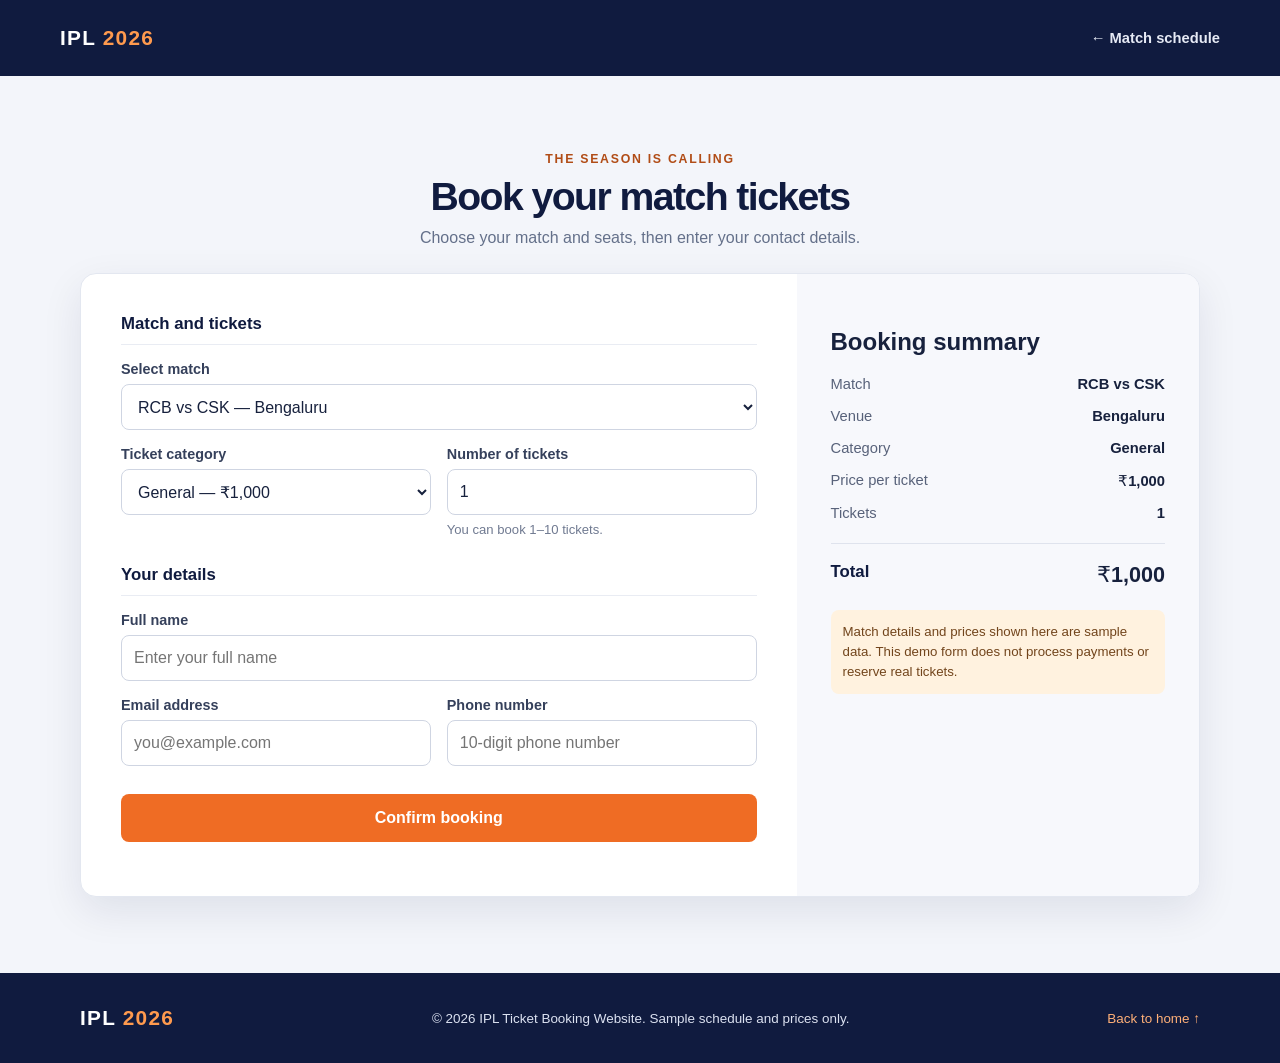
==== booking.html @ 4fa0fb15 "Build polished IPL ticket booking site Co-authored-by: Copilot <223556219+Copilot@users.noreply.gith" ====
<!DOCTYPE html>
<html lang="en">
<head>
    <meta charset="UTF-8">
    <meta name="viewport" content="width=device-width, initial-scale=1.0">
    <meta name="theme-color" content="#101b3f">
    <meta name="description" content="Choose your IPL 2026 match tickets and review your sample booking.">
    <title>Book Tickets | IPL 2026</title>
    <link rel="stylesheet" href="CSS/Style.css">
</head>
<body>
    <header class="site-header">
        <a class="brand" href="index.html">IPL <span>2026</span></a>
        <a class="back-link" href="index.html#matches">← Match schedule</a>
    </header>

    <main class="content-section">
        <section class="intro" aria-labelledby="page-title">
            <p class="eyebrow">The season is calling</p>
            <h1 class="intro-title" id="page-title">Book your match tickets</h1>
            <p>Choose your match and seats, then enter your contact details.</p>
        </section>

        <div class="booking-card">
            <form id="booking-form">
                <fieldset>
                    <legend>Match and tickets</legend>
                    <div class="fields">
                        <div class="field field-full">
                            <label for="match">Select match</label>
                            <select id="match" name="match" required>
                                <option value="rcb-csk" data-teams="RCB vs CSK" data-venue="Bengaluru">RCB vs CSK — Bengaluru</option>
                                <option value="mi-kkr" data-teams="MI vs KKR" data-venue="Mumbai">MI vs KKR — Mumbai</option>
                            </select>
                        </div>
                        <div class="field">
                            <label for="stand">Ticket category</label>
                            <select id="stand" name="stand" required>
                                <option value="general" data-price="1000">General — ₹1,000</option>
                                <option value="premium" data-price="2500">Premium — ₹2,500</option>
                                <option value="vip" data-price="5000">VIP — ₹5,000</option>
                            </select>
                        </div>
                        <div class="field">
                            <label for="quantity">Number of tickets</label>
                            <input id="quantity" name="quantity" type="number" min="1" max="10" value="1" required>
                            <p class="hint">You can book 1–10 tickets.</p>
                        </div>
                    </div>
                </fieldset>

                <fieldset>
                    <legend>Your details</legend>
                    <div class="fields">
                        <div class="field field-full">
                            <label for="name">Full name</label>
                            <input id="name" name="name" type="text" autocomplete="name" placeholder="Enter your full name" required>
                        </div>
                        <div class="field">
                            <label for="email">Email address</label>
                            <input id="email" name="email" type="email" autocomplete="email" placeholder="you@example.com" required>
                        </div>
                        <div class="field">
                            <label for="phone">Phone number</label>
                            <input id="phone" name="phone" type="tel" autocomplete="tel" placeholder="10-digit phone number" pattern="[0-9+\-\s()]{8,15}" required>
                        </div>
                    </div>
                </fieldset>

                <button class="submit-button" type="submit">Confirm booking</button>
                <p class="form-message" id="form-message" role="status" aria-live="polite"></p>
            </form>

            <aside class="summary" aria-labelledby="summary-title">
                <h2 id="summary-title">Booking summary</h2>
                <p class="summary-row"><span>Match</span><strong id="summary-match">RCB vs CSK</strong></p>
                <p class="summary-row"><span>Venue</span><strong id="summary-venue">Bengaluru</strong></p>
                <p class="summary-row"><span>Category</span><strong id="summary-stand">General</strong></p>
                <p class="summary-row"><span>Price per ticket</span><strong id="summary-price">₹1,000</strong></p>
                <p class="summary-row"><span>Tickets</span><strong id="summary-quantity">1</strong></p>
                <p class="summary-row summary-total"><span>Total</span><strong id="summary-total">₹1,000</strong></p>
                <p class="notice">Match details and prices shown here are sample data. This demo form does not process payments or reserve real tickets.</p>
            </aside>
        </div>
    </main>

    <footer class="site-footer">
        <a class="brand" href="index.html">IPL <span>2026</span></a>
        <p>&copy; 2026 IPL Ticket Booking Website. Sample schedule and prices only.</p>
        <a href="index.html#home">Back to home ↑</a>
    </footer>

    <script>
        const form = document.getElementById("booking-form");
        const matchSelect = document.getElementById("match");
        const standSelect = document.getElementById("stand");
        const quantityInput = document.getElementById("quantity");
        const currency = new Intl.NumberFormat("en-IN", {
            style: "currency",
            currency: "INR",
            maximumFractionDigits: 0
        });

        function updateSummary() {
            const matchOption = matchSelect.selectedOptions[0];
            const standOption = standSelect.selectedOptions[0];
            const quantity = Number(quantityInput.value) || 0;
            const price = Number(standOption.dataset.price);

            document.getElementById("summary-match").textContent = matchOption.dataset.teams;
            document.getElementById("summary-venue").textContent = matchOption.dataset.venue;
            document.getElementById("summary-stand").textContent = standOption.textContent.split(" — ")[0];
            document.getElementById("summary-price").textContent = currency.format(price);
            document.getElementById("summary-quantity").textContent = String(quantity);
            document.getElementById("summary-total").textContent = currency.format(price * quantity);
        }

        matchSelect.addEventListener("change", updateSummary);
        standSelect.addEventListener("change", updateSummary);
        quantityInput.addEventListener("input", updateSummary);

        form.addEventListener("submit", (event) => {
            event.preventDefault();

            if (!form.reportValidity()) {
                return;
            }

            const name = document.getElementById("name").value.trim();
            document.getElementById("form-message").textContent =
                `Thanks, ${name}! Your sample booking details are ready. No payment or real ticket reservation was made.`;
        });

        updateSummary();
    </script>
</body>
</html>
---- CSS/Style.css ----
:root {
    color-scheme: light;
    font-family: Arial, Helvetica, sans-serif;
    color: #17213d;
    background: #f3f5fa;
    font-synthesis: none;
    text-rendering: optimizeLegibility;
    scroll-behavior: smooth;
    --navy: #101b3f;
    --navy-light: #1d2c5a;
    --orange: #ef6c24;
    --muted: #64708a;
    --line: #e3e7f0;
}

* {
    box-sizing: border-box;
}

body {
    min-width: 320px;
    margin: 0;
    background: #f3f5fa;
}

a {
    color: inherit;
}

a:focus-visible,
button:focus-visible,
input:focus-visible,
select:focus-visible {
    outline: 3px solid #f5a623;
    outline-offset: 3px;
}

.site-header {
    position: relative;
    z-index: 1;
    display: flex;
    min-height: 76px;
    align-items: center;
    justify-content: space-between;
    gap: 24px;
    padding: 14px max(24px, calc((100% - 1160px) / 2));
    background: var(--navy);
    color: #fff;
}

.brand {
    color: #fff;
    font-size: 1.3rem;
    font-weight: 800;
    letter-spacing: 0.06em;
    text-decoration: none;
    white-space: nowrap;
}

.brand span {
    color: #ff9a4e;
}

.site-nav {
    display: flex;
    flex-wrap: wrap;
    align-items: center;
    justify-content: flex-end;
    gap: 8px 26px;
}

.site-nav a,
.back-link {
    color: #e6eaf5;
    font-size: 0.92rem;
    font-weight: 600;
    text-decoration: none;
    transition: color 150ms ease;
}

.site-nav a:hover,
.back-link:hover {
    color: #ff9a4e;
}

.hero {
    position: relative;
    display: flex;
    min-height: 480px;
    align-items: center;
    justify-content: space-between;
    gap: 40px;
    overflow: hidden;
    padding: 72px max(24px, calc((100% - 1080px) / 2));
    background:
        radial-gradient(ellipse at 82% 45%, rgb(91 74 157 / 48%), transparent 29%),
        radial-gradient(ellipse at 74% 112%, rgb(239 108 36 / 40%), transparent 42%),
        linear-gradient(118deg, #101b3f 0%, #172a60 58%, #302d69 100%);
    color: #fff;
}

.hero::after {
    position: absolute;
    top: -180px;
    right: -100px;
    width: 590px;
    height: 590px;
    border: 1px solid rgb(255 255 255 / 12%);
    border-radius: 50%;
    box-shadow: 0 0 0 45px rgb(255 255 255 / 3%), 0 0 0 95px rgb(255 255 255 / 2%);
    content: "";
    pointer-events: none;
}

.hero-content {
    position: relative;
    z-index: 1;
    max-width: 620px;
}

.eyebrow {
    margin: 0 0 10px;
    color: #b14c16;
    font-size: 0.77rem;
    font-weight: 800;
    letter-spacing: 0.14em;
    text-transform: uppercase;
}

.hero .eyebrow {
    color: #ffad70;
}

.hero h1 {
    margin: 0;
    font-size: clamp(2.7rem, 6vw, 4.7rem);
    letter-spacing: -0.055em;
    line-height: 1.04;
}

.hero h1 span {
    color: #ff9a4e;
}

.hero-copy {
    max-width: 540px;
    margin: 22px 0 26px;
    color: #e0e5f3;
    font-size: 1.06rem;
    line-height: 1.7;
}

.hero-actions {
    display: flex;
    flex-wrap: wrap;
    gap: 12px;
}

.button {
    display: inline-flex;
    min-height: 48px;
    align-items: center;
    justify-content: center;
    gap: 10px;
    padding: 12px 20px;
    border: 1px solid transparent;
    border-radius: 8px;
    font-weight: 700;
    text-decoration: none;
    transition: background-color 150ms ease, border-color 150ms ease, transform 150ms ease;
}

.button:hover {
    transform: translateY(-2px);
}

.button-primary {
    background: var(--orange);
    color: #fff;
}

.button-primary:hover {
    background: #d95613;
}

.button-secondary {
    border-color: rgb(255 255 255 / 42%);
    background: rgb(255 255 255 / 6%);
    color: #fff;
}

.button-secondary:hover {
    border-color: #fff;
    background: rgb(255 255 255 / 12%);
}

.hero-note {
    margin: 22px 0 0;
    color: #b9c3dc;
    font-size: 0.8rem;
}

.hero-score {
    position: relative;
    z-index: 1;
    display: flex;
    width: 250px;
    height: 250px;
    flex: 0 0 250px;
    flex-direction: column;
    align-items: center;
    justify-content: center;
    border: 1px solid rgb(255 255 255 / 24%);
    border-radius: 50%;
    background: rgb(255 255 255 / 7%);
    box-shadow: 0 20px 70px rgb(0 0 0 / 16%);
    text-align: center;
    backdrop-filter: blur(8px);
}

.score-label {
    color: #dce2f1;
    font-size: 0.78rem;
    font-weight: 700;
    letter-spacing: 0.2em;
}

.hero-score strong {
    margin: 2px 0;
    font-size: 4.5rem;
    letter-spacing: -0.08em;
}

.hero-score strong span {
    color: #ff9a4e;
}

.score-caption {
    color: #dce2f1;
    font-size: 0.8rem;
}

.content-section {
    width: min(100% - 40px, 1120px);
    margin: 76px auto;
    scroll-margin-top: 24px;
}

.section-heading {
    margin-bottom: 26px;
}

.section-heading h2,
.booking-banner h2,
.intro h2,
.intro-title {
    margin: 0 0 10px;
    color: var(--navy);
    font-size: clamp(1.8rem, 4vw, 2.45rem);
    letter-spacing: -0.04em;
}

.section-heading > p:last-child,
.booking-banner p:not(.eyebrow) {
    margin: 0;
    color: var(--muted);
    line-height: 1.65;
}

.info-grid {
    display: grid;
    grid-template-columns: repeat(2, minmax(0, 1fr));
    gap: 20px;
}

.info-card,
.guideline-card,
.empty-state {
    border: 1px solid var(--line);
    border-radius: 14px;
    background: #fff;
    box-shadow: 0 8px 26px rgb(16 27 63 / 4%);
}

.info-card {
    padding: 26px;
}

.info-card h3,
.guideline-card h3,
.empty-state h3 {
    margin: 0 0 18px;
    color: var(--navy);
    font-size: 1.08rem;
}

.team-grid,
.venue-list {
    margin: 0;
    padding: 0;
    list-style: none;
}

.team-grid {
    display: grid;
    grid-template-columns: repeat(2, minmax(0, 1fr));
    gap: 10px;
}

.team-grid li {
    padding: 10px 12px;
    border-radius: 7px;
    background: #f5f6fa;
    color: #414c68;
    font-size: 0.88rem;
}

.venue-list li {
    display: flex;
    justify-content: space-between;
    gap: 16px;
    padding: 12px 0;
    border-bottom: 1px solid #edf0f5;
    color: #414c68;
    font-size: 0.9rem;
}

.venue-list li:first-child {
    padding-top: 0;
}

.venue-list li:last-child {
    padding-bottom: 0;
    border-bottom: 0;
}

.venue-list span {
    color: var(--muted);
    text-align: right;
}

.schedule-toolbar {
    display: flex;
    align-items: center;
    gap: 12px;
    margin: 0 0 16px;
}

.schedule-toolbar label {
    margin: 0;
    color: #35405b;
    font-size: 0.9rem;
    font-weight: 700;
}

input,
select {
    min-height: 44px;
    padding: 10px 12px;
    border: 1px solid #cfd5e2;
    border-radius: 8px;
    background: #fff;
    color: #17213d;
    font: inherit;
}

.schedule-toolbar select {
    width: min(100%, 340px);
}

.table-wrap {
    overflow-x: auto;
    border: 1px solid var(--line);
    border-radius: 12px;
    background: #fff;
}

table {
    width: 100%;
    border-collapse: collapse;
    text-align: left;
}

th,
td {
    padding: 15px 16px;
    border-bottom: 1px solid #edf0f5;
    white-space: nowrap;
}

th {
    background: var(--navy);
    color: #fff;
    font-size: 0.78rem;
    font-weight: 700;
    letter-spacing: 0.035em;
    text-transform: uppercase;
}

td {
    color: #515c76;
    font-size: 0.88rem;
}

tbody tr:last-child td {
    border-bottom: 0;
}

tbody tr:hover {
    background: #f8f9fc;
}

.table-link,
.text-link {
    color: #b14c16;
    font-weight: 700;
    text-decoration: none;
}

.table-link:hover,
.text-link:hover {
    text-decoration: underline;
}

.sample-note {
    margin: 12px 0 0;
    color: var(--muted);
    font-size: 0.82rem;
}

.booking-banner {
    display: flex;
    width: min(100% - 40px, 1120px);
    align-items: center;
    justify-content: space-between;
    gap: 28px;
    margin: 76px auto;
    padding: 34px clamp(22px, 5vw, 52px);
    border-radius: 16px;
    background: #e9edf8;
    scroll-margin-top: 24px;
}

.booking-banner h2 {
    margin-bottom: 8px;
}

.booking-banner .button {
    flex: 0 0 auto;
}

.empty-state {
    padding: 34px 24px;
    text-align: center;
}

.empty-icon {
    display: inline-grid;
    width: 48px;
    height: 48px;
    margin-bottom: 14px;
    place-items: center;
    border-radius: 50%;
    background: #f0f2f8;
    color: #6b7690;
    font-size: 1.3rem;
}

.empty-state h3 {
    margin-bottom: 8px;
}

.empty-state p {
    margin: 0 0 14px;
    color: var(--muted);
    font-size: 0.9rem;
}

.guideline-grid {
    display: grid;
    grid-template-columns: repeat(3, minmax(0, 1fr));
    gap: 18px;
}

.guideline-card {
    padding: 24px;
}

.guideline-number {
    display: inline-block;
    margin-bottom: 14px;
    color: var(--orange);
    font-size: 0.8rem;
    font-weight: 800;
    letter-spacing: 0.1em;
}

.guideline-card h3 {
    margin-bottom: 9px;
}

.guideline-card p {
    margin: 0;
    color: var(--muted);
    font-size: 0.9rem;
    line-height: 1.65;
}

.site-footer {
    display: flex;
    min-height: 90px;
    align-items: center;
    justify-content: space-between;
    gap: 20px;
    padding: 22px max(24px, calc((100% - 1120px) / 2));
    background: var(--navy);
    color: #dce2f1;
    font-size: 0.84rem;
}

.site-footer p {
    margin: 0;
    text-align: center;
}

.site-footer > a:last-child {
    color: #ffb078;
    text-decoration: none;
    white-space: nowrap;
}

.site-footer > a:last-child:hover {
    text-decoration: underline;
}

.back-link {
    text-decoration: none;
}

.intro {
    margin-bottom: 26px;
    text-align: center;
}

.intro .eyebrow {
    margin-bottom: 9px;
}

.intro > p:last-child {
    margin: 0;
    color: var(--muted);
}

.booking-card {
    display: grid;
    grid-template-columns: minmax(0, 1.6fr) minmax(260px, 0.9fr);
    overflow: hidden;
    border: 1px solid var(--line);
    border-radius: 16px;
    background: #fff;
    box-shadow: 0 14px 40px rgb(16 27 63 / 9%);
}

.booking-card form {
    min-width: 0;
    padding: clamp(22px, 5vw, 40px);
}

fieldset {
    min-width: 0;
    margin: 0 0 28px;
    padding: 0;
    border: 0;
}

legend {
    width: 100%;
    margin-bottom: 16px;
    padding: 0 0 10px;
    border-bottom: 1px solid #e9ecf3;
    color: var(--navy);
    font-size: 1.05rem;
    font-weight: 700;
}

.fields {
    display: grid;
    grid-template-columns: repeat(2, minmax(0, 1fr));
    gap: 16px;
}

.field {
    min-width: 0;
}

.field-full {
    grid-column: 1 / -1;
}

.field label {
    display: block;
    margin: 0 0 7px;
    color: #35405b;
    font-size: 0.9rem;
    font-weight: 600;
}

.field input,
.field select {
    width: 100%;
    min-height: 46px;
}

.hint {
    margin: 7px 0 0;
    color: #707a91;
    font-size: 0.82rem;
}

.summary {
    padding: clamp(22px, 4vw, 34px);
    background: #f7f8fc;
}

.summary h3 {
    margin: 0 0 22px;
    color: var(--navy);
    font-size: 1.2rem;
}

.summary-row {
    display: flex;
    justify-content: space-between;
    gap: 16px;
    margin: 0 0 16px;
    color: #58627a;
    font-size: 0.92rem;
}

.summary-row strong {
    color: #17213d;
    text-align: right;
}

.summary-total {
    margin-top: 22px;
    padding-top: 18px;
    border-top: 1px solid #dfe3ed;
    color: var(--navy);
    font-size: 1.05rem;
    font-weight: 700;
}

.summary-total strong {
    font-size: 1.35rem;
}

.notice {
    margin: 22px 0 0;
    padding: 12px;
    border-radius: 8px;
    background: #fff2df;
    color: #72451c;
    font-size: 0.83rem;
    line-height: 1.5;
}

.submit-button {
    width: 100%;
    min-height: 48px;
    border: 0;
    border-radius: 8px;
    background: var(--orange);
    color: #fff;
    cursor: pointer;
    font: inherit;
    font-weight: 700;
    transition: background-color 150ms ease, transform 150ms ease;
}

.submit-button:hover {
    transform: translateY(-1px);
    background: #d95613;
}

.form-message {
    margin: 14px 0 0;
    color: #17613c;
    font-size: 0.9rem;
    line-height: 1.5;
}

@media (max-width: 800px) {
    .hero {
        min-height: 420px;
        padding-top: 60px;
        padding-bottom: 60px;
    }

    .hero-score {
        width: 190px;
        height: 190px;
        flex-basis: 190px;
    }

    .hero-score strong {
        font-size: 3.6rem;
    }

    .booking-card {
        grid-template-columns: 1fr;
    }
}

@media (max-width: 650px) {
    .site-header {
        min-height: 0;
        align-items: flex-start;
        flex-direction: column;
        gap: 14px;
        padding: 18px 20px;
    }

    .site-nav {
        justify-content: flex-start;
        gap: 10px 18px;
    }

    .hero {
        min-height: auto;
        padding: 58px 24px;
    }

    .hero-score {
        display: none;
    }

    .content-section,
    .booking-banner {
        width: min(100% - 32px, 1120px);
        margin-top: 54px;
        margin-bottom: 54px;
    }

    .info-grid,
    .guideline-grid {
        grid-template-columns: 1fr;
    }

    .booking-banner {
        align-items: flex-start;
        flex-direction: column;
    }

    .site-footer {
        align-items: flex-start;
        flex-direction: column;
        padding: 24px;
    }

    .site-footer p {
        text-align: left;
    }

    .fields {
        grid-template-columns: 1fr;
    }

    .field-full {
        grid-column: auto;
    }

    .intro h2 {
        font-size: 1.9rem;
    }

    @media (max-width: 650px) {
        .intro-title {
            font-size: 1.9rem;
        }
    }
}

@media (max-width: 430px) {
    .team-grid {
        grid-template-columns: 1fr;
    }

    .schedule-toolbar {
        align-items: flex-start;
        flex-direction: column;
    }

    .schedule-toolbar select {
        width: 100%;
    }

    .venue-list li {
        align-items: flex-start;
        flex-direction: column;
        gap: 3px;
    }

    .venue-list span {
        text-align: left;
    }
}
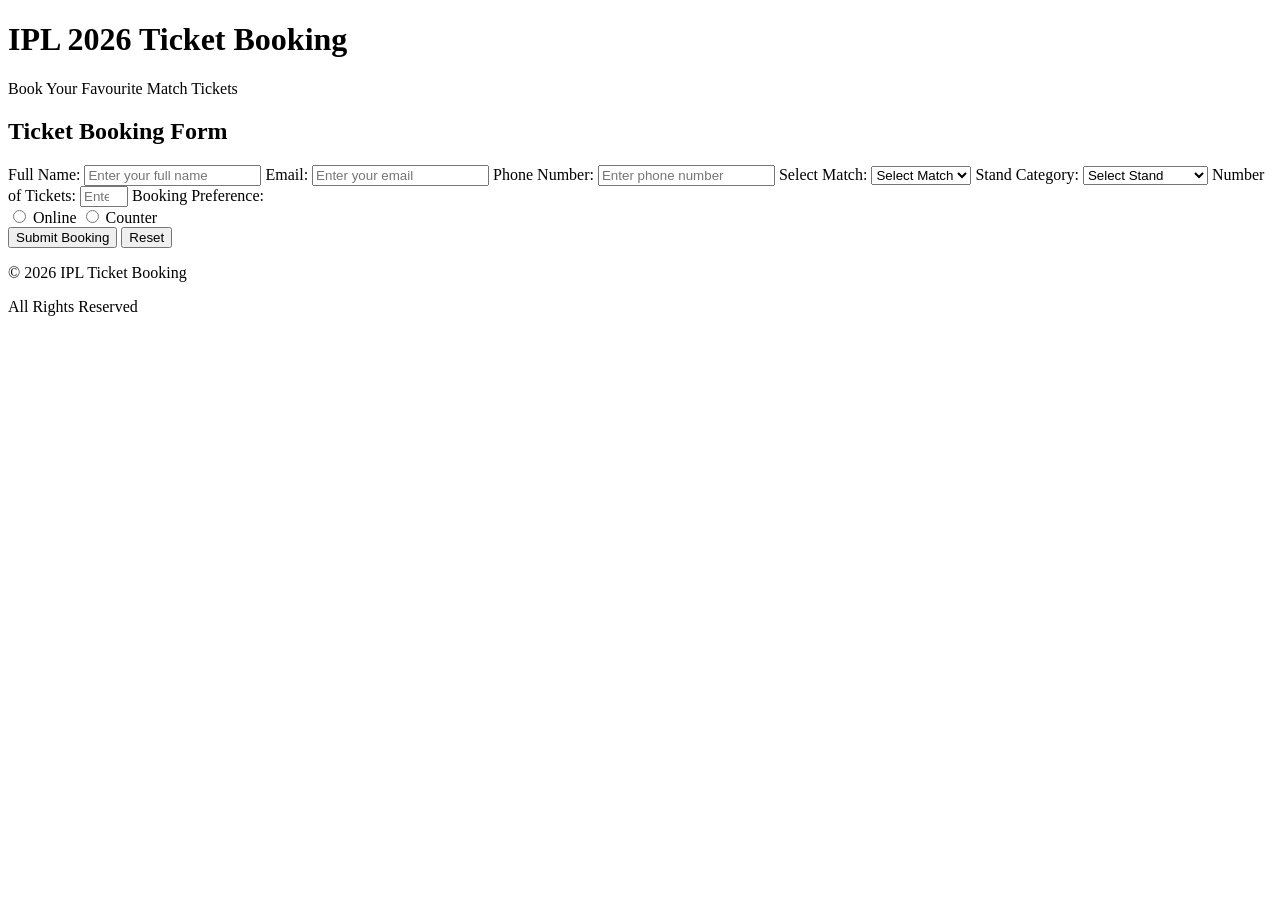
==== commit 73c6491d: "Intialize Repository" ====
--- a/booking.html
+++ b/booking.html
@@ -3,135 +3,163 @@
 <head>
     <meta charset="UTF-8">
     <meta name="viewport" content="width=device-width, initial-scale=1.0">
-    <meta name="theme-color" content="#101b3f">
-    <meta name="description" content="Choose your IPL 2026 match tickets and review your sample booking.">
-    <title>Book Tickets | IPL 2026</title>
-    <link rel="stylesheet" href="CSS/Style.css">
+
+    <title>IPL Ticket Booking</title>
+
+    <link rel="stylesheet" href="style.css">
+    <script src="app.js" defer></script>
 </head>
+
 <body>
-    <header class="site-header">
-        <a class="brand" href="index.html">IPL <span>2026</span></a>
-        <a class="back-link" href="index.html#matches">← Match schedule</a>
+
+    <!-- HEADER -->
+    <header>
+        <h1>IPL 2026 Ticket Booking</h1>
+        <p>Book Your Favourite Match Tickets</p>
     </header>
 
-    <main class="content-section">
-        <section class="intro" aria-labelledby="page-title">
-            <p class="eyebrow">The season is calling</p>
-            <h1 class="intro-title" id="page-title">Book your match tickets</h1>
-            <p>Choose your match and seats, then enter your contact details.</p>
-        </section>
+    <!-- BOOKING FORM -->
+    <section class="booking">
 
-        <div class="booking-card">
-            <form id="booking-form">
-                <fieldset>
-                    <legend>Match and tickets</legend>
-                    <div class="fields">
-                        <div class="field field-full">
-                            <label for="match">Select match</label>
-                            <select id="match" name="match" required>
-                                <option value="rcb-csk" data-teams="RCB vs CSK" data-venue="Bengaluru">RCB vs CSK — Bengaluru</option>
-                                <option value="mi-kkr" data-teams="MI vs KKR" data-venue="Mumbai">MI vs KKR — Mumbai</option>
-                            </select>
-                        </div>
-                        <div class="field">
-                            <label for="stand">Ticket category</label>
-                            <select id="stand" name="stand" required>
-                                <option value="general" data-price="1000">General — ₹1,000</option>
-                                <option value="premium" data-price="2500">Premium — ₹2,500</option>
-                                <option value="vip" data-price="5000">VIP — ₹5,000</option>
-                            </select>
-                        </div>
-                        <div class="field">
-                            <label for="quantity">Number of tickets</label>
-                            <input id="quantity" name="quantity" type="number" min="1" max="10" value="1" required>
-                            <p class="hint">You can book 1–10 tickets.</p>
-                        </div>
-                    </div>
-                </fieldset>
+        <h2>Ticket Booking Form</h2>
 
-                <fieldset>
-                    <legend>Your details</legend>
-                    <div class="fields">
-                        <div class="field field-full">
-                            <label for="name">Full name</label>
-                            <input id="name" name="name" type="text" autocomplete="name" placeholder="Enter your full name" required>
-                        </div>
-                        <div class="field">
-                            <label for="email">Email address</label>
-                            <input id="email" name="email" type="email" autocomplete="email" placeholder="you@example.com" required>
-                        </div>
-                        <div class="field">
-                            <label for="phone">Phone number</label>
-                            <input id="phone" name="phone" type="tel" autocomplete="tel" placeholder="10-digit phone number" pattern="[0-9+\-\s()]{8,15}" required>
-                        </div>
-                    </div>
-                </fieldset>
+        <form id="bookingForm">
 
-                <button class="submit-button" type="submit">Confirm booking</button>
-                <p class="form-message" id="form-message" role="status" aria-live="polite"></p>
-            </form>
+            <label for="name">Full Name:</label>
+            <input type="text" id="name"
+                placeholder="Enter your full name" required>
 
-            <aside class="summary" aria-labelledby="summary-title">
-                <h2 id="summary-title">Booking summary</h2>
-                <p class="summary-row"><span>Match</span><strong id="summary-match">RCB vs CSK</strong></p>
-                <p class="summary-row"><span>Venue</span><strong id="summary-venue">Bengaluru</strong></p>
-                <p class="summary-row"><span>Category</span><strong id="summary-stand">General</strong></p>
-                <p class="summary-row"><span>Price per ticket</span><strong id="summary-price">₹1,000</strong></p>
-                <p class="summary-row"><span>Tickets</span><strong id="summary-quantity">1</strong></p>
-                <p class="summary-row summary-total"><span>Total</span><strong id="summary-total">₹1,000</strong></p>
-                <p class="notice">Match details and prices shown here are sample data. This demo form does not process payments or reserve real tickets.</p>
-            </aside>
-        </div>
-    </main>
+            <label for="email">Email:</label>
+            <input type="email" id="email"
+                placeholder="Enter your email" required>
 
-    <footer class="site-footer">
-        <a class="brand" href="index.html">IPL <span>2026</span></a>
-        <p>&copy; 2026 IPL Ticket Booking Website. Sample schedule and prices only.</p>
-        <a href="index.html#home">Back to home ↑</a>
+            <label for="phone">Phone Number:</label>
+            <input type="tel" id="phone"
+                placeholder="Enter phone number"
+                pattern="[0-9]{10}" maxlength="10" required>
+
+            <label for="match">Select Match:</label>
+            <select id="match" required>
+                <option value="">Select Match</option>
+                <option value="RCB vs CSK">RCB vs CSK</option>
+                <option value="MI vs RCB">MI vs RCB</option>
+                <option value="CSK vs MI">CSK vs MI</option>
+                <option value="KKR vs RCB">KKR vs RCB</option>
+            </select>
+
+            <label for="stand">Stand Category:</label>
+            <select id="stand" required>
+                <option value="">Select Stand</option>
+                <option value="1000">General - ₹1000</option>
+                <option value="2000">Premium - ₹2000</option>
+                <option value="3000">VIP - ₹3000</option>
+            </select>
+
+            <label for="tickets">Number of Tickets:</label>
+            <input type="number" id="tickets"
+                min="1" max="10"
+                placeholder="Enter number of tickets" required>
+
+          <label>Booking Preference:</label>
+
+<div class="preference">
+
+    <label>
+        <input type="radio" name="preference" value="Online" required>
+        Online
+    </label>
+
+    <label>
+        <input type="radio" name="preference" value="Counter">
+        Counter
+    </label>
+
+</div>
+
+            <button type="submit">Submit Booking</button>
+
+            <button type="reset" class="reset-btn">Reset</button>
+
+        </form>
+
+    </section>
+
+    <!-- DYNAMIC BOOKING SUMMARY -->
+    <section class="booking-summary" id="bookingSummary"
+        style="display: none;">
+
+        <h2>Booking Summary</h2>
+
+        <p>
+            <strong>Full Name:</strong>
+            <span id="sName"></span>
+        </p>
+
+        <p>
+            <strong>Email:</strong>
+            <span id="sEmail"></span>
+        </p>
+
+        <p>
+            <strong>Phone Number:</strong>
+            <span id="sPhone"></span>
+        </p>
+
+        <p>
+            <strong>Selected Match:</strong>
+            <span id="sMatch"></span>
+        </p>
+
+        <p>
+            <strong>Stand Category:</strong>
+            <span id="sStand"></span>
+        </p>
+
+        <p>
+            <strong>Number of Tickets:</strong>
+            <span id="sTickets"></span>
+        </p>
+
+        <p>
+            <strong>Booking Preference:</strong>
+            <span id="sPreference"></span>
+        </p>
+
+        <h3>
+            Total Amount: ₹<span id="sTotal">0</span>
+        </h3>
+
+        <button type="button" onclick="confirmBooking()">
+            Confirm Booking
+        </button>
+        <!-- Booking Confirmation Popup -->
+<div id="confirmationModal" class="confirmation-overlay">
+
+    <div class="confirmation-box">
+
+        <div class="success-icon">✓</div>
+
+        <h2>Booking Confirmed</h2>
+
+        <p>
+            Thank you for confirming your booking.
+            You are safe to close this window.
+        </p>
+
+        <button onclick="undoConfirmation()">
+            Undo Confirmation
+        </button>
+
+    </div>
+</div>
+
+    </section>
+
+    <!-- FOOTER -->
+    <footer>
+        <p>© 2026 IPL Ticket Booking</p>
+        <p>All Rights Reserved</p>
     </footer>
 
-    <script>
-        const form = document.getElementById("booking-form");
-        const matchSelect = document.getElementById("match");
-        const standSelect = document.getElementById("stand");
-        const quantityInput = document.getElementById("quantity");
-        const currency = new Intl.NumberFormat("en-IN", {
-            style: "currency",
-            currency: "INR",
-            maximumFractionDigits: 0
-        });
-
-        function updateSummary() {
-            const matchOption = matchSelect.selectedOptions[0];
-            const standOption = standSelect.selectedOptions[0];
-            const quantity = Number(quantityInput.value) || 0;
-            const price = Number(standOption.dataset.price);
-
-            document.getElementById("summary-match").textContent = matchOption.dataset.teams;
-            document.getElementById("summary-venue").textContent = matchOption.dataset.venue;
-            document.getElementById("summary-stand").textContent = standOption.textContent.split(" — ")[0];
-            document.getElementById("summary-price").textContent = currency.format(price);
-            document.getElementById("summary-quantity").textContent = String(quantity);
-            document.getElementById("summary-total").textContent = currency.format(price * quantity);
-        }
-
-        matchSelect.addEventListener("change", updateSummary);
-        standSelect.addEventListener("change", updateSummary);
-        quantityInput.addEventListener("input", updateSummary);
-
-        form.addEventListener("submit", (event) => {
-            event.preventDefault();
-
-            if (!form.reportValidity()) {
-                return;
-            }
-
-            const name = document.getElementById("name").value.trim();
-            document.getElementById("form-message").textContent =
-                `Thanks, ${name}! Your sample booking details are ready. No payment or real ticket reservation was made.`;
-        });
-
-        updateSummary();
-    </script>
 </body>
-</html>
+</html>
